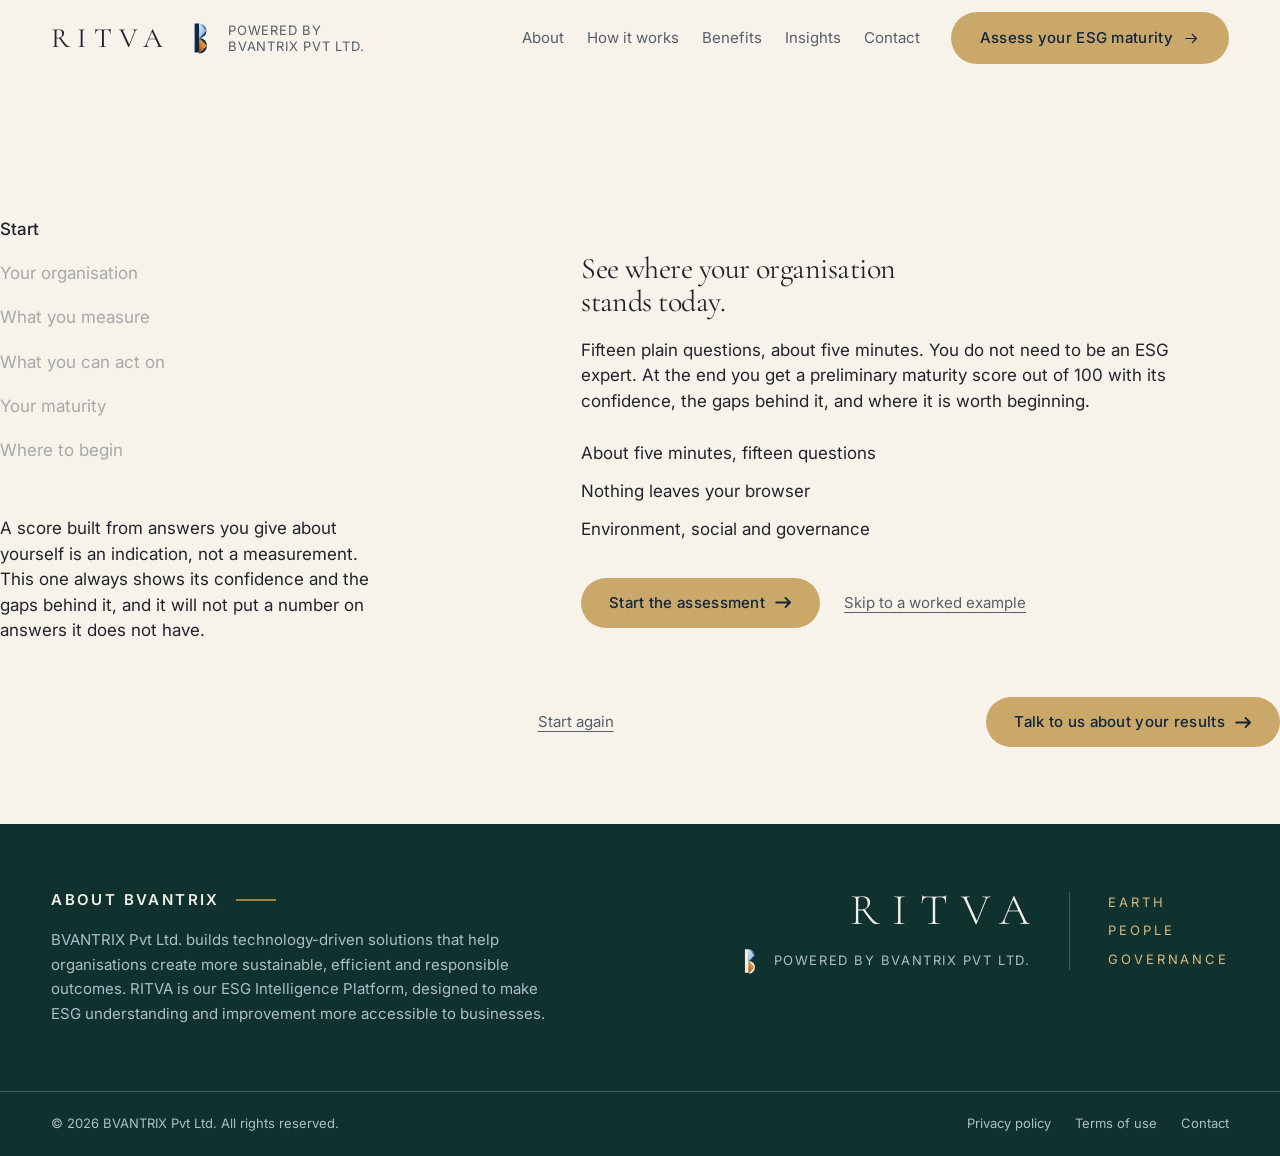
==== assessment.html @ ad2295a9 "Bring the ESG assessment back, dressed in RITVA It went into the archive when RITVA took the root. T" ====
<!doctype html>
<html lang="en">
<head>
<meta charset="utf-8">
<meta name="viewport" content="width=device-width, initial-scale=1, viewport-fit=cover">

<title>Assess your ESG maturity, RITVA</title>
<meta name="description" content="A structured ESG maturity assessment. Answer a set of plain questions covering environment, social and governance, and see where your organisation stands today.">
<link rel="canonical" href="https://bvantrix.com/assessment.html">
<meta name="robots" content="index, follow">

<meta property="og:type" content="website">
<meta property="og:title" content="Assess your ESG maturity, RITVA">
<meta property="og:description" content="Answer a set of plain questions covering environment, social and governance, and see where your organisation stands today.">
<meta property="og:url" content="https://bvantrix.com/assessment.html">
<meta name="twitter:card" content="summary_large_image">

<meta name="theme-color" content="#0E2A47">
<link rel="icon" href="assets/vectors/favicon.svg" type="image/svg+xml">

<link rel="preconnect" href="https://fonts.googleapis.com">
<link rel="preconnect" href="https://fonts.gstatic.com" crossorigin>
<link href="https://fonts.googleapis.com/css2?family=Cormorant+Garamond:wght@300;400;500&family=Inter:wght@400;500;600&display=swap" rel="stylesheet">

<link rel="stylesheet" href="css/ritva.css?v=2.6">
<link rel="stylesheet" href="css/esg-demo.css?v=3.2">
</head>
<body class="assess">

<a class="skip" href="#demo">Skip to the assessment</a>

<svg class="defs" aria-hidden="true" focusable="false">
  <defs>
    <linearGradient id="bvxB" x1="18%" y1="2%" x2="86%" y2="78%">
      <stop offset="0%" stop-color="#9CC6EC"/><stop offset="38%" stop-color="#4F8FC8"/><stop offset="100%" stop-color="#0E2A47"/>
    </linearGradient>
    <linearGradient id="bvxF" x1="0%" y1="0%" x2="100%" y2="100%">
      <stop offset="0%" stop-color="#EAF3FB"/><stop offset="100%" stop-color="#7FAFDA"/>
    </linearGradient>
    <linearGradient id="bvxA" x1="4%" y1="96%" x2="84%" y2="10%">
      <stop offset="0%" stop-color="#9A4C08"/><stop offset="42%" stop-color="#D4812C"/><stop offset="100%" stop-color="#F0B46B"/>
    </linearGradient>
    <symbol id="bvxMark" viewBox="0 0 96 124">
      <path d="M14 6 H32 V118 H14 Z" fill="currentColor"/>
      <path d="M32 6 A28 28 0 0 1 32 62 Z" fill="url(#bvxB)"/>
      <path d="M32 6 L60 34 L32 62 Z" fill="url(#bvxF)" opacity=".92"/>
      <path d="M32 62 A30 30 0 0 1 32 122 Z" fill="currentColor"/>
      <path d="M32 62 L62 92 L32 122 Z" fill="url(#bvxA)"/>
    </symbol>
    <symbol id="arw" viewBox="0 0 24 24">
      <path d="M4 12h15M13 6l6 6-6 6" fill="none" stroke="currentColor" stroke-width="1.6"
            stroke-linecap="round" stroke-linejoin="round"/>
    </symbol>
  </defs>
</svg>

<!-- ══ Header ═════════════════════════════════════════════════════════ -->
<header class="bar">
  <a class="brand" href="index.html#top" aria-label="RITVA, home">
    <span class="brand-name">RITVA</span>
    <span class="brand-by">
      <svg class="bvx" viewBox="0 0 96 124" aria-hidden="true"><use href="#bvxMark"/></svg>
      <span>Powered by<br>BVANTRIX Pvt Ltd.</span>
    </span>
  </a>

  <nav class="bar-nav" aria-label="Primary">
    <a href="index.html#about">About</a>
    <a href="index.html#how">How it works</a>
    <a href="index.html#benefits">Benefits</a>
    <a href="index.html#insights">Insights</a>
    <a href="index.html#contact">Contact</a>
  </nav>

  <a class="btn btn--gold bar-cta" href="assessment.html" aria-current="page">
    Assess your ESG maturity <svg class="arw" viewBox="0 0 24 24" aria-hidden="true"><use href="#arw"/></svg>
  </a>
  <button class="menu" id="menuBtn" aria-expanded="false" aria-controls="drawer">Menu</button>
</header>

<div class="drawer" id="drawer" hidden>
  <a href="index.html#about">About</a>
  <a href="index.html#how">How it works</a>
  <a href="index.html#benefits">Benefits</a>
  <a href="index.html#insights">Insights</a>
  <a href="index.html#contact">Contact</a>
  <a class="drawer-cta" href="assessment.html" aria-current="page">Assess your ESG maturity</a>
</div>

<main class="demo" id="demo" tabindex="-1">
  <div class="sheet demo-in">

    <aside class="demo-aside">
      <ol class="demo-rail" id="demoRail"></ol>
      <div class="demo-prog" aria-hidden="true"><span id="demoBar"></span></div>
      <p class="demo-note">
        A score built from answers you give about yourself is an indication,
        not a measurement. This one always shows its confidence and the gaps
        behind it, and it will not put a number on answers it does not have.
      </p>
    </aside>

    <section class="demo-stage" id="demoStage" aria-live="polite">
      <div class="screen">
        <h1 class="h2">See where your organisation<br>stands today.</h1>
        <p class="body">Fifteen plain questions, about five minutes. You do not need to
          be an ESG expert. At the end you get a preliminary maturity score out of 100
          with its confidence, the gaps behind it, and where it is worth beginning.</p>
        <ul class="facts">
          <li>About five minutes, fifteen questions</li>
          <li>Nothing leaves your browser</li>
          <li>Environment, social and governance</li>
        </ul>
        <div class="actions">
          <a class="act" href="#demo">Start the assessment</a>
        </div>
      </div>
    </section>
  </div>

  <div class="sheet">
    <div class="demo-foot" id="demoFoot"></div>
  </div>

  <noscript>
    <div class="sheet">
      <p class="body">The assessment needs JavaScript. Everything it does runs in your
        own browser, and nothing is sent anywhere. If you would rather talk it through,
        <a href="index.html#contact">send us an enquiry</a>.</p>
    </div>
  </noscript>
</main>

<!-- ══ Footer ═════════════════════════════════════════════════════════ -->
<footer class="foot">
  <div class="foot-main">
    <div class="foot-about">
      <h2>About BVANTRIX <span class="rule" aria-hidden="true"></span></h2>
      <p>BVANTRIX Pvt Ltd. builds technology-driven solutions that help organisations
        create more sustainable, efficient and responsible outcomes. RITVA is our ESG
        Intelligence Platform, designed to make ESG understanding and improvement more
        accessible to businesses.</p>
    </div>

    <div class="foot-brand">
      <div>
        <p class="wordmark wordmark--foot">RITVA</p>
        <p class="foot-by">
          <svg class="bvx" viewBox="0 0 96 124" aria-hidden="true"><use href="#bvxMark"/></svg>
          <span>Powered by BVANTRIX Pvt Ltd.</span>
        </p>
      </div>
      <p class="foot-dims"><span>Earth</span><span>People</span><span>Governance</span></p>
    </div>
  </div>

  <div class="foot-strip">
    <p>&copy; 2026 BVANTRIX Pvt Ltd. All rights reserved.</p>
    <nav aria-label="Legal">
      <a href="index.html#contact">Privacy policy</a>
      <a href="index.html#contact">Terms of use</a>
      <a href="index.html#contact">Contact</a>
    </nav>
  </div>
</footer>

<script src="js/ritva.js?v=2.0"></script>
<script src="js/esg-demo-data.js?v=1.1"></script>
<script src="js/esg-demo.js?v=3.0"></script>
</body>
</html>
---- css/ritva.css ----
/* ===========================================================================
   RITVA, an ESG Intelligence Platform powered by BVANTRIX Pvt Ltd.
   Palette, type and layout follow the approved implementation brief:
   deep navy, warm ivory, champagne gold, soft stone, dark charcoal;
   an editorial serif for headlines over a clean sans for everything else.
   =========================================================================== */

:root {
  /* paper and ink */
  --ivory:    #F7F3EB;   /* primary background */
  --stone:    #EDE6D9;   /* secondary background */
  --charcoal: #20242A;   /* body text */
  --muted:    #565E68;   /* secondary text, 7.0:1 on ivory */

  /* the dark fields */
  --navy:     #0E2A47;
  --navy-2:   #16385C;
  --teal:     #10322F;
  --on-navy:  #F2EEE6;
  --on-navy-2:#AEBDCC;   /* 7.3:1 on navy */

  /* the one highlight */
  /* three weights of one champagne note, each for a different job:
     --gold      ink and rules on paper (3.2:1 at display size)
     --gold-fill the lighter champagne a button is filled with
     --gold-text the darkened note small labels are set in (5.1:1 on stone) */
  --gold:      #A9813F;
  --gold-fill: #C9A86A;
  --gold-deep: #B8954F;   /* the fill, pressed */
  --gold-text: #7E5A20;
  --gold-lit: #D9B87C;   /* the same note, for use on navy */
  --gold-ink: #11253D;   /* deep navy on the champagne fill: 6.9:1, and far softer than near-black */
  --rule:     #D7CEBE;
  --rule-navy:rgba(242,238,230,.22);

  /* two faces, no more */
  --display: "Cormorant Garamond", Georgia, "Times New Roman", serif;
  --text:    "Inter", -apple-system, BlinkMacSystemFont, system-ui, sans-serif;

  /* a small type scale */
  --t-micro: 0.8125rem;                                    /* 13 */
  --t-small: 0.9375rem;                                    /* 15 */
  --t-body:  clamp(1rem, 0.95rem + 0.2vw, 1.0625rem);      /* 16-17 */
  --t-lead:  clamp(1.125rem, 1rem + 0.45vw, 1.3125rem);    /* 18-21 */
  --t-h3:    clamp(1.25rem, 1.05rem + 0.6vw, 1.5rem);      /* 20-24 */
  --t-head:  clamp(2rem, 1.25rem + 2.9vw, 3.5rem);         /* 32-56 */
  --t-disp:  clamp(2.125rem, 1.4rem + 2.2vw, 3rem);        /* 34-48 */

  /* the frame */
  --bar-h:  76px;
  --page:   1320px;
  --margin: clamp(20px, 4vw, 64px);
  --gutter: clamp(28px, 4vw, 72px);
  --gap:    clamp(64px, 7vw, 120px);
}

*, *::before, *::after { box-sizing: border-box; }

html { scroll-behavior: smooth; scroll-padding-top: calc(var(--bar-h) + 16px); }
@media (prefers-reduced-motion: reduce) { html { scroll-behavior: auto; } }

body {
  margin: 0;
  background: var(--ivory);
  color: var(--charcoal);
  font-family: var(--text);
  font-size: var(--t-body);
  line-height: 1.6;
  -webkit-font-smoothing: antialiased;
  text-rendering: optimizeLegibility;
}

img, svg { max-width: 100%; }
img { display: block; height: auto; }
[hidden] { display: none !important; }

h1, h2, h3, p, ul, ol, figure { margin: 0; }
ul, ol { list-style: none; padding: 0; }
a { color: inherit; }

.skip {
  position: absolute; left: -9999px; top: 0; z-index: 100;
  background: var(--navy); color: var(--on-navy);
  padding: 12px 18px; font-size: var(--t-small);
}
.skip:focus { left: 8px; top: 8px; }

:focus-visible { outline: 2px solid var(--gold); outline-offset: 3px; }

/* ── the frame ───────────────────────────────────────────────────────── */

.page, .bar, .band > *, .foot-main, .foot-strip, .close-cta, .hero-inner {
  width: 100%; max-width: var(--page);
  margin-inline: auto;
  padding-inline: var(--margin);
}
.page { padding-block: var(--gap); }
.page + .page { padding-top: 0; }
.page--stone { background: var(--stone); max-width: none; }
.page--stone > * { max-width: var(--page); margin-inline: auto; }
.page--stone { padding-block: var(--gap); }
.page + .page--stone, .page--stone + .page { padding-top: var(--gap); }

/* ── type ────────────────────────────────────────────────────────────── */

.display {
  font-family: var(--display);
  font-weight: 400;
  font-size: var(--t-disp);
  line-height: 1.05;
  letter-spacing: -0.012em;
}
.head {
  font-family: var(--display);
  font-weight: 400;
  font-size: var(--t-head);
  line-height: 1.08;
  letter-spacing: -0.01em;
}
.kicker {  /* taste-skill-ignore: section labels the approved design uses */
  font-size: var(--t-micro);
  font-weight: 600;
  letter-spacing: 0.18em;
  text-transform: uppercase;
  color: var(--gold-text);
  margin-bottom: 18px;
}
.eyebrow {  /* taste-skill-ignore: the brief's label under the headline */
  font-size: var(--t-micro);
  font-weight: 600;
  letter-spacing: 0.22em;
  text-transform: uppercase;
  color: var(--muted);
}
.prose { max-width: 46ch; color: var(--charcoal); }   /* the brief sets body text in charcoal */
.prose p + p { margin-top: 1em; }
.prose-note {
  margin-top: 1.4em;
  font-family: var(--display);
  font-size: var(--t-lead);
  color: var(--charcoal);
}
.prose-lead { margin-top: 24px; max-width: 46ch; color: var(--charcoal); }

/* the wordmark is the identity: no emblem, letter-spacing does the work */
.wordmark {
  font-family: var(--display);
  font-weight: 300;
  letter-spacing: 0.3em;
  /* letter-spacing adds its space AFTER the last letter, so it is the right
     edge that needs correcting, not the left. A text-indent here pushed the
     whole word 26px off the margin every other line in the hero sits on. */
  margin-right: -0.3em;
  line-height: 1;
}

/* ── buttons ─────────────────────────────────────────────────────────── */

.btn {
  display: inline-flex; align-items: center; justify-content: center;
  gap: 10px;
  min-height: 50px;
  padding: 13px 28px;
  border-radius: 999px;
  font-family: var(--text);
  font-size: var(--t-small); font-weight: 500;
  letter-spacing: 0.02em;
  text-decoration: none;
  border: 1px solid transparent;  /* taste-skill-ignore: a rule the approved reference design draws */
  cursor: pointer;
  transition: background-color .2s ease, color .2s ease, border-color .2s ease;
}
.btn--gold { background: var(--gold-fill); color: var(--gold-ink); }
.btn--gold:hover { background: var(--gold-deep); }
.btn--quiet { background: transparent; color: var(--charcoal); border-color: var(--rule); }
.btn--quiet:hover { border-color: var(--gold); color: var(--gold-text); }

/* ── header ──────────────────────────────────────────────────────────── */

.bar {
  position: sticky; top: 0; z-index: 50;
  display: flex; align-items: center; gap: clamp(16px, 2.4vw, 40px);
  min-height: var(--bar-h);
  background: rgba(247, 243, 235, .92);
  backdrop-filter: saturate(140%) blur(8px);
  border-bottom: 1px solid var(--rule);  /* taste-skill-ignore: a rule the approved reference design draws */
}
.brand {
  display: flex; align-items: center; gap: 14px;
  margin-right: auto;
  text-decoration: none;
  min-height: 24px;
}
.brand-name {
  font-family: var(--display);
  font-size: clamp(1.375rem, 1.1rem + 0.9vw, 1.75rem);
  font-weight: 400;
  letter-spacing: 0.26em; margin-right: -0.26em;
  line-height: 1;
}
.brand-by {
  display: flex; align-items: center; gap: 12px;
  padding-left: 14px;
  border-left: 1px solid var(--rule);  /* taste-skill-ignore: a rule the approved reference design draws */
  font-size: 0.8125rem; line-height: 1.25;      /* 13px: this is read, not decoration */
  letter-spacing: 0.06em; text-transform: uppercase;
  color: var(--muted);
}
.brand-by .bvx {
  /* sized by height so it stands level with the two lines of the label
     rather than sitting in them as a speck: it was 13px wide, 0.6 the
     height of the RITVA wordmark beside it */
  height: 32px; width: auto;
  color: var(--navy); flex: none;
}

.bar-nav { display: flex; gap: clamp(14px, 1.8vw, 30px); }
.bar-nav a {
  position: relative;
  display: inline-flex; align-items: center; min-height: 24px;
  font-size: var(--t-small); color: var(--muted);
  text-decoration: none;
}
.bar-nav a:hover { color: var(--charcoal); }
.bar-nav a::after {
  content: ""; position: absolute; left: 0; right: 0; bottom: -3px; height: 1.5px;
  background: var(--gold); transform: scaleX(0); transform-origin: right;
  transition: transform .3s cubic-bezier(.16,.84,.3,1);
}
.bar-nav a:hover::after, .bar-nav a:focus-visible::after { transform: scaleX(1); transform-origin: left; }

.menu {
  display: none;
  background: none; border: 0; padding: 6px 0;
  font-family: var(--text); font-size: var(--t-small); color: var(--charcoal);
  min-height: 24px; cursor: pointer;
}

.drawer {
  position: sticky; top: var(--bar-h); z-index: 49;
  background: var(--ivory);
  border-bottom: 1px solid var(--rule);  /* taste-skill-ignore: a rule the approved reference design draws */
  padding: 8px var(--margin) 22px;
  display: grid; gap: 2px;
}
.drawer a {
  display: flex; align-items: center; min-height: 44px;
  font-size: var(--t-body); color: var(--charcoal); text-decoration: none;
  border-bottom: 1px solid var(--rule);  /* taste-skill-ignore: a rule the approved reference design draws */
}
.drawer .drawer-cta {
  margin-top: 14px; border: 0;
  background: var(--gold-fill); color: var(--gold-ink);
  justify-content: center; font-weight: 500;
}

/* ── hero: the photograph bleeds in from the right and dissolves into the
   page, so the words sit on paper rather than on a panel edge ─────────── */

.hero { position: relative; isolation: isolate; overflow: hidden; }
.hero-media { position: absolute; inset: 0 0 0 auto; width: 62%; z-index: -1; }
.hero-media img { width: 100%; height: 100%; object-fit: cover; filter: saturate(.8) contrast(1.02); }
.hero-media::after {
  content: ""; position: absolute; inset: 0;
  /* opaque for the first stretch so the photograph's own edge never shows as
     a seam, then away to nothing */
  background:
    linear-gradient(90deg, var(--ivory) 0 16%, rgba(247,243,235,.9) 34%, rgba(247,243,235,0) 78%),  /* taste-skill-ignore: the scrim over the hero photograph, and the dotted step connector */
    linear-gradient(0deg, rgba(247,243,235,.5), rgba(247,243,235,0) 45%);  /* taste-skill-ignore: the scrim over the hero photograph, and the dotted step connector */
}
.hero-inner {
  position: relative;
  display: grid;
  grid-template-columns: minmax(0, 1fr) auto;
  align-items: start;
  padding-block: clamp(48px, 6vw, 92px) clamp(52px, 6vw, 96px);
  min-height: clamp(520px, 56vw, 660px);
}
.hero-words { grid-column: 1; max-width: 42ch; }
.hero .wordmark {
  font-size: clamp(2.75rem, 1.4rem + 5.4vw, 5.5rem);
  color: var(--gold); margin-bottom: 12px;
}
.hero .display { margin-bottom: 0; }
.hero .hero-words .rule { margin: 28px 0 20px; }
.hero .eyebrow { margin-bottom: 20px; }  /* taste-skill-ignore: the approved reference design uses this */
.hero-copy { color: var(--charcoal); max-width: 44ch; }
.hero-acts { display: flex; flex-wrap: wrap; align-items: center; gap: 18px 26px; margin-top: 36px; }

/* the dimensions, standing at the top right of the picture */
.hero-dims {
  grid-column: 2; align-self: start;
  display: grid; gap: 10px; justify-items: start;
  padding-top: clamp(40px, 5vw, 72px);
  font-size: var(--t-small); font-weight: 600;
  letter-spacing: 0.26em; text-transform: uppercase;
  color: var(--charcoal);
}
.hero-dims .rule { margin-top: 8px; }
.hero-foot {
  grid-column: 2; align-self: end;
  text-align: right;
  font-size: var(--t-micro); line-height: 1.7;
  letter-spacing: 0.22em; text-transform: uppercase;
  color: var(--charcoal);   /* it sits over the photograph: 3.1:1 as muted grey */
}

/* ── the three dimensions, on a navy band ────────────────────────────── */

.band { background: var(--navy); color: var(--on-navy); }
.dims {
  display: grid; grid-template-columns: repeat(3, minmax(0, 1fr));
  gap: clamp(24px, 3vw, 56px);
  padding-block: clamp(36px, 4vw, 56px);
}
.dims li { display: flex; align-items: center; gap: 22px; }
.dims li + li { border-left: 1px solid var(--rule-navy); padding-left: clamp(24px, 3vw, 56px); }  /* taste-skill-ignore: a rule the approved reference design draws */
.dim-icon { flex: none; color: var(--gold-lit); }
.dim-icon svg { width: 72px; height: 72px; display: block; }
.dims h2 {
  font-family: var(--text);
  font-size: var(--t-small); font-weight: 600;
  letter-spacing: 0.2em; text-transform: uppercase;
  margin-bottom: 7px;
}
.dims p { color: var(--on-navy-2); font-size: var(--t-small); line-height: 1.5; }

/* ── a section's head, beside its prose ──────────────────────────────── */

.split {
  display: grid;
  grid-template-columns: minmax(0, 1.05fr) minmax(0, 1fr);
  gap: var(--gutter);
  align-items: start;
}
.split--form { align-items: start; }
/* a head that must hold its own line, with no prose column beside it */
.split--wide { grid-template-columns: 1fr; }

/* ── how it works, four steps ────────────────────────────────────────── */

.steps {
  margin-top: clamp(44px, 5vw, 72px);
  display: grid; grid-template-columns: repeat(4, minmax(0, 1fr));
  gap: clamp(20px, 2.4vw, 36px);
}
.steps li { position: relative; padding-top: 30px; border-top: 1px solid var(--rule); }  /* taste-skill-ignore: a rule the approved reference design draws */
.steps li::before {
  content: ""; position: absolute; top: -4px; left: 0;
  width: 7px; height: 7px; border-radius: 50%; background: var(--gold);
}
.step-n {
  display: block;
  font-family: var(--display); font-size: 1.5rem; color: var(--gold);
  line-height: 1; margin-bottom: 12px;
}
.steps h3 {
  font-family: var(--text); font-size: var(--t-small); font-weight: 600;
  letter-spacing: 0.06em; text-transform: uppercase;
  margin-bottom: 10px;
}
.steps p { color: var(--charcoal); font-size: var(--t-small); line-height: 1.55; }
.steps-act { margin-top: clamp(36px, 4vw, 56px); }

/* ── why RITVA, five values ──────────────────────────────────────────── */

.values {
  margin-top: clamp(40px, 4.5vw, 64px);
  display: grid; grid-template-columns: repeat(5, minmax(0, 1fr));
  gap: clamp(18px, 2vw, 30px);
}
.values li { padding: 28px 24px; background: var(--stone); }
.values h3 {
  font-family: var(--text); font-size: var(--t-micro); font-weight: 600;
  letter-spacing: 0.16em; text-transform: uppercase; color: var(--gold-text);
  margin-bottom: 12px;
}
.values p { font-size: var(--t-small); line-height: 1.55; }

/* ── insights, five categories ───────────────────────────────────────── */

.cards {
  margin-top: clamp(40px, 4.5vw, 64px);
  display: grid; grid-template-columns: repeat(auto-fit, minmax(230px, 1fr));
  gap: clamp(18px, 2vw, 28px);
}
.cards li {
  background: var(--ivory);
  border: 1px solid var(--rule);  /* taste-skill-ignore: a rule the approved reference design draws */
  padding: 26px 24px 30px;
  transition: border-color .2s ease;
}
.cards li:hover { border-color: var(--gold); }
.card-cat {
  font-size: var(--t-micro); font-weight: 600;
  letter-spacing: 0.14em; text-transform: uppercase; color: var(--gold-text);
  margin-bottom: 14px;
}
.cards h3 { font-family: var(--display); font-size: var(--t-h3); font-weight: 400; line-height: 1.2; }

/* ── the enquiry form ────────────────────────────────────────────────── */

.fields { display: grid; gap: 20px; }
.fld { display: grid; gap: 7px; }
.fld label { font-size: var(--t-small); color: var(--muted); }
.fld input, .fld textarea {
  font: inherit; font-size: var(--t-body); color: var(--charcoal);
  background: transparent;
  border: 1px solid var(--rule);  /* taste-skill-ignore: a rule the approved reference design draws */
  padding: 12px 14px;
  min-height: 48px;
  width: 100%;
}
.fld textarea { resize: vertical; min-height: 110px; }
.fld input:focus, .fld textarea:focus { border-color: var(--gold); outline-offset: 1px; }
.fld input[aria-invalid="true"], .fld textarea[aria-invalid="true"] { border-color: #9B2C1E; }
.form-act { margin-top: 26px; }
.form-note { margin-top: 16px; font-size: var(--t-small); color: var(--muted); min-height: 1.5em; }
.form-note[data-ok="1"] { color: var(--charcoal); }

/* ── the closing call to action ──────────────────────────────────────── */

.close-cta {
  background: var(--navy);
  max-width: none;
  color: var(--on-navy);
  text-align: center;
  padding-block: clamp(72px, 8vw, 128px);
}
.close-cta .display { max-width: 24ch; margin-inline: auto; }
.close-cta > p { color: var(--on-navy-2); margin-top: 22px; }
.close-cta > p:last-child { margin-top: 34px; }

/* ── footer ──────────────────────────────────────────────────────────── */

.foot { background: var(--teal); color: var(--on-navy); }
.foot-main {
  display: grid; grid-template-columns: minmax(0, 1.2fr) minmax(0, 1fr);
  gap: var(--gutter);
  padding-block: clamp(48px, 5vw, 76px);
  align-items: start;
}
.foot-about h2 {
  font-family: var(--text); font-size: var(--t-small); font-weight: 600;
  letter-spacing: 0.16em; text-transform: uppercase;
  margin-bottom: 16px;
}
.foot-about p { color: var(--on-navy-2); font-size: var(--t-small); line-height: 1.65; max-width: 56ch; }
.foot-brand { justify-self: end; text-align: right; }
.wordmark--foot { font-size: clamp(1.75rem, 1.2rem + 2vw, 2.75rem); }
.foot-by {
  display: flex; align-items: center; justify-content: flex-end; gap: 12px;
  margin-top: 16px;
  font-size: 0.8125rem; letter-spacing: 0.12em; text-transform: uppercase;
  color: var(--on-navy-2);
}
.foot-by .bvx { height: 26px; width: auto; color: var(--on-navy); flex: none; }
.foot-dims {
  margin-top: 16px;
  font-size: var(--t-micro); letter-spacing: 0.22em; text-transform: uppercase;
  color: var(--gold-lit);
}

.foot-strip {
  border-top: 1px solid var(--rule-navy);  /* taste-skill-ignore: a rule the approved reference design draws */
  padding-block: 20px;
  display: flex; flex-wrap: wrap; gap: 14px 28px;
  align-items: center; justify-content: space-between;
  font-size: var(--t-micro); color: var(--on-navy-2);
}
.foot-strip nav { display: flex; flex-wrap: wrap; gap: 14px 24px; }
.foot-strip a {
  display: inline-flex; align-items: center; min-height: 24px;
  color: var(--on-navy-2); text-decoration: none;
}
.foot-strip a:hover { color: var(--on-navy); }

.foot-credit {
  max-width: var(--page); margin-inline: auto;
  padding: 0 var(--margin) 28px;
  font-size: var(--t-micro); line-height: 1.6; color: var(--on-navy-2);
  max-width: min(var(--page), 70ch);
}
.foot-credit a { color: var(--on-navy-2); text-decoration: underline; text-underline-offset: 2px; }

/* ── entrances, kept light as the brief asks ─────────────────────────── */

@media (prefers-reduced-motion: no-preference) {
  .rise { opacity: 0; transform: translateY(14px); }
  .rise.in { opacity: 1; transform: none; transition: opacity .6s ease, transform .6s cubic-bezier(.16,.84,.3,1); }
}

/* ── narrower ────────────────────────────────────────────────────────── */

@media (max-width: 1080px) {
  .values { grid-template-columns: repeat(3, minmax(0, 1fr)); }
  .steps { grid-template-columns: repeat(2, minmax(0, 1fr)); gap: 32px; }
}

@media (max-width: 920px) {
  .bar-nav, .bar-cta { display: none; }
  .menu { display: block; }
  .hero { grid-template-columns: 1fr; gap: 36px; }
  .hero-words { max-width: none; }
  .split { grid-template-columns: 1fr; gap: 28px; }
  .dims { grid-template-columns: 1fr; gap: 26px; }
  .dims li + li { border-left: 0; padding-left: 0; border-top: 1px solid var(--rule-navy); padding-top: 26px; }  /* taste-skill-ignore: a rule the approved reference design draws */
  .foot-main { grid-template-columns: 1fr; }
  .foot-brand { justify-self: start; text-align: left; }
  .foot-by { justify-content: flex-start; }
}

@media (max-width: 680px) {
  .values { grid-template-columns: 1fr; }
  .steps { grid-template-columns: 1fr; }
  .hero-acts .btn { width: 100%; }
  .foot-strip { flex-direction: column; align-items: flex-start; }
}

@media (max-width: 560px) {
  /* the wordmark shrinks here, so the mark follows it and keeps the same
     ratio it holds on a desktop */
  .brand-by .bvx { height: 26px; }
}

@media (max-width: 420px) {
  /* the smallest phones lose the words, never the mark: the BVANTRIX
     attribution stays visible everywhere the wordmark appears */
  .brand-by span { display: none; }
  .brand-by { padding-left: 12px; }
}

/* ===========================================================================
   Components the reference design calls for
   =========================================================================== */

.defs { position: absolute; width: 0; height: 0; overflow: hidden; }

/* the short gold rule that sits under a headline */
.rule {
  display: block; width: 58px; height: 2px;
  background: var(--gold); border: 0;
}
.head + .rule { margin-top: 24px; }

/* arrow inside a button */
.arw { width: 17px; height: 17px; flex: none; }

.btn--navy { background: var(--navy); color: var(--on-navy); }
.btn--navy:hover { background: var(--navy-2); }

/* the secondary action: a ringed arrow beside its words */
.btn-ring {
  display: inline-flex; align-items: center; gap: 14px;
  min-height: 50px;
  font-size: var(--t-small); font-weight: 500;
  color: var(--charcoal); text-decoration: none;
}
.btn-ring .ring {
  display: grid; place-items: center;
  width: 46px; height: 46px; border-radius: 50%;
  border: 1px solid var(--rule); color: var(--gold-text);  /* taste-skill-ignore: a rule the approved reference design draws */
  transition: border-color .2s ease, background-color .2s ease;
}
.btn-ring .ring svg { width: 18px; height: 18px; }
.btn-ring:hover .ring { border-color: var(--gold); background: rgba(169,129,63,.08); }

/* ── how it works: four stops on one line ────────────────────────────── */

.turn {
  display: grid; grid-template-columns: minmax(0, 0.84fr) minmax(0, 1.16fr);
  gap: var(--gutter); align-items: start;
}
.turn-words p { color: var(--charcoal); max-width: 42ch; }
.turn-words .rule { margin-bottom: 26px; }
.turn-act { margin-top: 32px; }

.track {
  display: grid; grid-template-columns: repeat(4, minmax(0, 1fr));
  gap: clamp(14px, 1.6vw, 26px);
  text-align: center;
}
.track li { position: relative; display: grid; justify-items: center; }
/* the dotted line that joins one stop to the next */
.track li + li::before {
  content: ""; position: absolute; top: 36px; right: calc(50% + 40px);
  left: calc(-50% + 40px); height: 1px;  /* taste-skill-ignore: the approved reference design uses this */
  background-image: linear-gradient(90deg, var(--gold) 0 4px, transparent 4px 10px);  /* taste-skill-ignore: the scrim over the hero photograph, and the dotted step connector */
  background-size: 10px 1px;
}
.track-ico {
  display: grid; place-items: center;
  width: 72px; height: 72px; border-radius: 50%;
  background: var(--ivory); color: var(--navy);
  box-shadow: 0 1px 0 var(--rule) inset, 0 0 0 1px var(--rule) inset;  /* taste-skill-ignore: the interface panel the reference design shows */
}
.track-ico svg { width: 34px; height: 34px; }
.track-n {
  display: block; margin-top: 18px;
  font-family: var(--display); font-size: 1.375rem; color: var(--gold-text);
  line-height: 1;
}
.track h3 {
  margin-top: 8px;
  font-family: var(--text); font-size: var(--t-body); font-weight: 600;
  line-height: 1.3;
}
.track p { margin-top: 10px; font-size: var(--t-small); line-height: 1.55; color: var(--charcoal); }

/* ── one platform: a checklist beside an interface illustration ──────── */

.platform {
  display: grid; grid-template-columns: minmax(0, 0.78fr) minmax(0, 1.22fr);
  gap: var(--gutter); align-items: center;
}
.platform-words .kicker { line-height: 1.7; }  /* taste-skill-ignore: the approved reference design uses this */
.platform-words .rule { margin-bottom: 30px; }

.ticks { display: grid; gap: 18px; }
.ticks li { display: flex; align-items: flex-start; gap: 14px; font-size: var(--t-small); line-height: 1.5; }
.ticks b { font-weight: 600; }
.tick {
  display: grid; place-items: center; flex: none;
  width: 26px; height: 26px; border-radius: 50%;
  background: var(--gold-fill); color: var(--gold-ink);
}
.tick svg { width: 15px; height: 15px; }

.panel {
  margin: 0; background: var(--ivory);
  box-shadow: 0 0 0 1px var(--rule), 0 18px 40px -28px rgba(32,36,42,.45);  /* taste-skill-ignore: the interface panel the reference design shows */
}
.panel-top {
  display: flex; align-items: center; justify-content: space-between;
  padding: 16px 20px; border-bottom: 1px solid var(--rule);  /* taste-skill-ignore: a rule the approved reference design draws */
}
.panel-brand {
  font-family: var(--display); font-size: 1.0625rem;
  letter-spacing: 0.24em; margin-right: -0.24em;
}
.panel-dot { width: 20px; height: 20px; border-radius: 50%; background: var(--stone); }
.panel-body { display: grid; grid-template-columns: 150px minmax(0, 1fr); }
.panel-rail {
  display: grid; align-content: start; gap: 4px;
  padding: 18px 14px; border-right: 1px solid var(--rule);  /* taste-skill-ignore: a rule the approved reference design draws */
  font-size: var(--t-micro); color: var(--muted);
}
.panel-rail span { padding: 8px 10px; }
.panel-rail .on { background: var(--stone); color: var(--charcoal); font-weight: 500; }
.panel-main { padding: 18px; display: grid; gap: 14px; }
.panel-card { background: var(--stone); padding: 16px 18px; }
.panel-h { font-size: var(--t-micro); font-weight: 600; color: var(--charcoal); margin-bottom: 14px; }
.panel-legend { display: grid; gap: 9px; font-size: var(--t-micro); color: var(--muted); }
.panel-legend li { display: flex; align-items: center; gap: 10px; }
.panel-legend i { width: 9px; height: 9px; border-radius: 50%; flex: none; }
.panel-bars { display: grid; gap: 11px; }
.panel-bars li { height: 7px; background: var(--ivory); }
.panel-bars span { display: block; height: 100%; background: var(--gold); }
.panel figcaption {
  padding: 14px 20px 18px;
  font-size: var(--t-micro); line-height: 1.55; color: var(--muted);
  border-top: 1px solid var(--rule);  /* taste-skill-ignore: a rule the approved reference design draws */
}

/* ── industries ──────────────────────────────────────────────────────── */

.inds {
  margin-top: clamp(36px, 4vw, 56px);
  display: grid; grid-template-columns: repeat(4, minmax(0, 1fr));
  gap: clamp(12px, 1.4vw, 20px);
}
.inds li {
  display: flex; align-items: center; gap: 14px;
  padding: 20px 20px; background: var(--ivory);
  font-size: var(--t-small); font-weight: 500; line-height: 1.3;
}
.inds li span { display: grid; place-items: center; flex: none; color: var(--gold-text); }
.inds li svg { width: 24px; height: 24px; }

/* ── footer, with the dimensions standing beside the wordmark ────────── */

.foot-about h2 { display: flex; align-items: center; gap: 16px; }
.foot-about h2 .rule { width: 40px; }
.foot-brand {
  display: flex; align-items: center; justify-content: flex-end;
  gap: clamp(24px, 3vw, 48px);
  text-align: right;
}
.foot-brand > div { text-align: right; }
.foot-dims {
  display: grid; gap: 8px; justify-items: start; text-align: left;
  padding-left: clamp(24px, 3vw, 48px);
  border-left: 1px solid var(--rule-navy);  /* taste-skill-ignore: a rule the approved reference design draws */
  margin-top: 0;
  font-size: var(--t-micro); letter-spacing: 0.22em; text-transform: uppercase;
  color: var(--gold-lit);
}

/* ── narrower ────────────────────────────────────────────────────────── */

@media (max-width: 1080px) {
  .turn { grid-template-columns: 1fr; }
  .platform { grid-template-columns: 1fr; }
  .inds { grid-template-columns: repeat(3, minmax(0, 1fr)); }
}

@media (max-width: 920px) {
  .hero-media { width: 100%; opacity: .5; }
  .hero-media::after {
    background: linear-gradient(180deg, rgba(247,243,235,.86) 0%, rgba(247,243,235,.95) 55%, var(--ivory) 100%);  /* taste-skill-ignore: the scrim over the hero photograph, and the dotted step connector */
  }
  .hero-inner { grid-template-columns: 1fr; min-height: 0; }
  .hero-words { max-width: none; }
  .hero-dims {
    grid-column: 1; grid-auto-flow: column; justify-content: start;
    gap: 18px; padding-top: 34px;
  }
  .hero-dims .rule { display: none; }
  .hero-foot { display: none; }
  .track { grid-template-columns: repeat(2, minmax(0, 1fr)); gap: 32px 20px; }
  .track li + li::before { display: none; }
  .panel-body { grid-template-columns: 1fr; }
  .panel-rail { border-right: 0; border-bottom: 1px solid var(--rule); grid-auto-flow: column; overflow-x: auto; }  /* taste-skill-ignore: a rule the approved reference design draws */
  .foot-brand { justify-content: flex-start; text-align: left; }
  .foot-brand > div { text-align: left; }
}

@media (max-width: 680px) {
  .inds { grid-template-columns: repeat(2, minmax(0, 1fr)); }
  .track { grid-template-columns: 1fr; }
  .hero-dims { grid-auto-flow: row; gap: 8px; }
  .foot-brand { flex-direction: column; align-items: flex-start; gap: 22px; }
  .foot-dims { border-left: 0; padding-left: 0; grid-auto-flow: column; gap: 16px; }
}

@media (max-width: 430px) {
  .inds { grid-template-columns: 1fr; }
}
---- css/esg-demo.css ----
/* ===========================================================================
   The ESG maturity assessment, dressed in RITVA.

   The engine in js/esg-demo.js is design agnostic: it emits class names and
   reads its questions from js/esg-demo-data.js. What changed here is only the
   clothing. The block below maps the names the engine's stylesheet was
   written against onto RITVA's palette, so one vocabulary drives both the
   marketing page and the tool.
   =========================================================================== */

.assess {
  --bg:          var(--ivory);
  --surface:     var(--stone);
  --ink:         var(--charcoal);
  --ink-2:       var(--muted);
  --ink-3:       var(--muted);
  --rule:        var(--rule);
  --accent:      var(--gold);
  --accent-dk:   var(--gold-lit);
  --accent-ink:  var(--gold-ink);
  --field:       var(--navy);
  --field-2:     var(--teal);
  --field-ink:   var(--on-navy);
  --field-ink-2: var(--on-navy-2);
  --axis:        38%;
}

/* ==========================================================================
   The ESG maturity assessment.
   Everything here is the demo's own; the page's tokens, frame, fields and
   booking panel come from style.css. Written against the report palette,
   not the white one the demo was first built in.
   ========================================================================== */

.demo-page { background: var(--surface); }

/* the bar has no dark hero to sit over here */
.demo-page .bar { background: var(--surface); }

.demo { padding: 132px 0 clamp(52px, 6vw, 92px); }

.demo-in {
  display: grid;
  grid-template-columns: var(--axis) minmax(0, 1fr);
  gap: var(--gutter);
  align-items: start;
}

/* ── the rail ─────────────────────────────────────────────────────────── */
.demo-aside { position: sticky; top: 108px; }
.demo-rail { list-style: none; margin: 0; padding: 0; display: grid; gap: 1px; }
.demo-rail li {
  display: flex; align-items: baseline; gap: 12px;
  padding: 8px 0;
  font-size: var(--t-body);
  color: var(--ink-3, var(--ink-2));
  opacity: .5;
  transition: opacity .25s ease;
}
.rail-n { font-size: 0.8125rem; font-variant-numeric: tabular-nums; }
.demo-rail .is-done { opacity: .78; }
.demo-rail .is-done .rail-n { color: var(--accent); }
.demo-rail .is-here { opacity: 1; color: var(--ink); font-weight: 500; }
.demo-rail .is-here .rail-n { color: var(--accent); }

.demo-prog { margin-top: 18px; height: 2px; background: var(--rule); }
.demo-prog span {
  display: block; height: 100%; width: 0;
  background: var(--accent);
  transition: width .5s cubic-bezier(.16,.84,.3,1);
}
.demo-note {
  margin: 24px 0 0;
  font-size: var(--t-body); line-height: 1.5;
  color: var(--ink); max-width: 34ch;
}

/* ── the stage ────────────────────────────────────────────────────────── */
.demo-stage {
  background: var(--bg);
  padding: clamp(28px, 3.4vw, 56px);
  min-height: 460px;
}
.demo-foot {
  display: flex; align-items: center; gap: 24px;
  margin-top: 26px;
  padding-left: calc(var(--axis) + var(--gutter));
}
.demo-foot .act { margin-left: auto; }

/* the engine's own primitives */
.screen .h2 {
  font-family: var(--display); font-weight: 400;
  font-size: clamp(1.5rem, 1.1rem + 1.1vw, 1.875rem);
  line-height: 1.1;
  letter-spacing: -0.018em; margin: 0;
}
.screen .body {
  margin: 20px 0 0; max-width: 54ch;
  font-size: var(--t-body); line-height: 1.5; color: var(--ink);
}
.screen .body em { font-style: italic; }
.sub {
  margin: clamp(30px, 3.4vw, 46px) 0 14px;
  font-family: var(--display); font-weight: 400;
  font-size: var(--t-lead); line-height: 1.1; letter-spacing: -0.015em;
  color: var(--ink);
}
.sub-n { font-family: var(--text); font-size: var(--t-small); color: var(--ink-2); margin-left: 10px; }

/* The engine emits .act and .btn. RITVA's stylesheet already owns .btn, and
   this file loads after it, so redeclaring .btn here quietly beat the site's
   own rules: it is what un-hid the header's call to action on a phone and
   repainted its hover in the old orange. These rules are scoped to the
   assessment's own buttons and inherit the site's pill shape and palette. */
.demo .act, .demo-foot .act, .demo .btn {
  display: inline-flex; align-items: center; justify-content: center; gap: 10px;
  min-height: 50px;
  background: var(--gold-fill); color: var(--gold-ink);
  font-family: var(--text); font-size: var(--t-small); font-weight: 500;
  letter-spacing: 0.02em;
  padding: 13px 28px; border: 0; border-radius: 999px;
  text-decoration: none; cursor: pointer;
  transition: background .18s ease;
}
.demo .act:hover, .demo-foot .act:hover, .demo .btn:hover { background: var(--gold-deep); }
.demo .btn[disabled] { opacity: .5; pointer-events: none; }
.demo .btn--ghost {
  background: none; color: var(--charcoal);
  padding: 13px 22px; border: 1px solid var(--rule);
}
.demo .btn--ghost:hover { background: none; color: var(--gold-text); border-color: var(--gold); }

.facts { list-style: none; margin: 26px 0 0; padding: 0; display: grid; gap: 11px; }
.facts li { display: flex; align-items: center; gap: 11px; font-size: var(--t-body); color: var(--ink); }
.facts .mi { font-size: 19px; color: var(--accent); }

.actions { display: flex; align-items: center; gap: 24px; margin-top: 34px; flex-wrap: wrap; }

/* ── context ──────────────────────────────────────────────────────────── */
.profile { display: grid; gap: 26px; margin-top: 30px; }
.profile-l { margin: 0 0 10px; font-size: var(--t-small); color: var(--ink-2); }
.chips { display: flex; flex-wrap: wrap; gap: 6px; }
.chip {
  font: inherit; font-size: var(--t-small); cursor: pointer;
  background: var(--surface); border: 0; color: var(--ink);
  padding: 10px 15px;
  transition: background .16s ease, color .16s ease;
}
.chip:hover { background: var(--field); color: var(--field-ink); }
.chip.is-on { background: var(--accent); color: var(--accent-ink); }

.carried {
  display: flex; align-items: center; gap: 9px;
  margin: 16px 0 0; font-size: var(--t-small); color: var(--field-2);
}
.carried .mi { font-size: 17px; }

/* ── the questions ────────────────────────────────────────────────────── */
.count { margin: 24px 0 0; font-size: var(--t-small); color: var(--ink-2); }

.q { border: 0; margin: 0; padding: 26px 0 24px; }
.q + .q { margin-top: 2px; }
.q { background: transparent; }
.q:nth-child(even) { background: color-mix(in srgb, var(--surface) 55%, transparent); padding-left: 18px; padding-right: 18px; margin-left: -18px; margin-right: -18px; }
.q-h {
  display: flex; gap: 12px; align-items: baseline; padding: 0; margin: 0;
  font-family: var(--display); font-weight: 400;
  font-size: var(--t-lead); line-height: 1.14; letter-spacing: -0.015em;
  color: var(--ink);
}
.q-n { flex: none; font-family: var(--text); font-size: var(--t-small); color: var(--accent); font-variant-numeric: tabular-nums; }
.q-help { margin: 8px 0 0 26px; font-size: var(--t-small); color: var(--ink-2); }
.q-fw { margin: 10px 0 0 26px; display: flex; flex-wrap: wrap; gap: 14px; }
.fw { font-size: 0.8125rem; color: var(--ink-2); }

.q-opts { margin: 16px 0 0 26px; display: grid; gap: 2px; }
.opt {
  display: flex; align-items: center; gap: 12px;
  padding: 11px 16px;
  background: var(--surface);
  font-size: var(--t-body); color: var(--ink);
  cursor: pointer;
  transition: background .16s ease, color .16s ease, padding-left .16s ease;
}
.opt input { position: absolute; opacity: 0; pointer-events: none; }
.opt-dot { display: none; }
.opt:hover { background: var(--field); color: var(--field-ink); padding-left: 22px; }
.opt:has(input:checked), .opt.is-on { background: var(--accent); color: var(--accent-ink); }
.opt:has(input:focus-visible) { outline: 2px solid var(--accent); outline-offset: 2px; }
.opt--unknown, .unsure { font-style: italic; }
.q.is-answered .q-n { color: var(--field-2); }

/* ── the result ───────────────────────────────────────────────────────── */
.result {
  display: grid; grid-template-columns: auto minmax(0, 1fr);
  gap: clamp(26px, 3vw, 48px); align-items: center;
  margin: 22px 0 6px;
}
.dial { position: relative; width: 136px; height: 136px; flex: none; }
.dial svg { width: 100%; height: 100%; }
.dial-v { animation: dialFill 1.1s cubic-bezier(.16,.84,.3,1) forwards; }
@keyframes dialFill { to { stroke-dashoffset: var(--to); } }
.dial-n { position: absolute; inset: 0; display: grid; place-content: center; justify-items: center; margin: 0; line-height: 1; }
.dial-n b { font-family: var(--display); font-size: 2.6rem; font-weight: 400; letter-spacing: -0.02em; }
.dial-n span { font-size: 0.8125rem; color: var(--ink-2); margin-top: 5px; }

.result-copy .h2 { font-family: var(--display); font-weight: 400; font-size: var(--t-head); line-height: 1.02; margin: 0; }
.conf { margin: 18px 0 0; display: grid; gap: 3px; }
.conf-k { font-size: var(--t-small); color: var(--ink-2); }
.conf-v { font-family: var(--display); font-size: var(--t-lead); font-weight: 400; }
.conf-v--good { color: var(--field-2); }
.conf-v--moderate { color: var(--accent); }
.conf-v--low { color: #A33224; }
.conf-n { font-size: var(--t-small); color: var(--ink-2); }

.bars { list-style: none; margin: 0; padding: 0; }
.bars li {
  display: grid;
  grid-template-columns: 190px minmax(0, 1fr) 52px;
  grid-template-areas: "l t v" "b b b";
  align-items: center; gap: 4px 18px;
  padding: 15px 0;
}
.bars li + li { margin-top: 2px; }
.bar-l { grid-area: l; font-size: var(--t-body); }
.bar-t { grid-area: t; height: 6px; background: var(--surface); overflow: hidden; }
.bar-f { display: block; height: 100%; width: 0; background: var(--accent); animation: barFill .9s cubic-bezier(.16,.84,.3,1) forwards; }
@keyframes barFill { to { width: var(--w); } }
.bar-v { grid-area: v; text-align: right; font-size: var(--t-body); font-variant-numeric: tabular-nums; }
.bar-b { grid-area: b; font-size: var(--t-small); color: var(--ink-2); }
.bars .is-blank .bar-v { font-size: var(--t-small); color: var(--ink-2); }

.gaps { margin-top: 4px; }
.gap-list { list-style: none; margin: 12px 0 0; padding: 0; display: grid; gap: 10px; }
.gap-list li { font-size: var(--t-body); color: var(--ink); }
.gap-fw { font-size: var(--t-small); color: var(--ink-2); }

/* ── the decision ─────────────────────────────────────────────────────── */
.weights { margin-top: 6px; }
.weight {
  display: grid; grid-template-columns: 190px minmax(0, 1fr) 40px;
  align-items: center; gap: 18px; padding: 8px 0;
}
.weight label { font-size: var(--t-body); color: var(--ink); }
.weight output { font-size: var(--t-small); color: var(--ink-2); text-align: right; font-variant-numeric: tabular-nums; }
/* The track reads as a 4px line, but the thing you have to hit was 4px too.
   The control is 28px tall and transparent, with the line drawn on its track,
   so it looks the same and can actually be grabbed (WCAG 2.5.8). */
.weight input[type="range"] {
  -webkit-appearance: none; appearance: none;
  width: 100%; height: 28px; background: transparent; cursor: pointer;
}
.weight input[type="range"]::-webkit-slider-runnable-track {
  height: 4px; background: var(--surface); border-radius: 2px;
}
.weight input[type="range"]::-moz-range-track {
  height: 4px; background: var(--surface); border-radius: 2px;
}
.weight input[type="range"]::-webkit-slider-thumb {
  -webkit-appearance: none; appearance: none;
  width: 18px; height: 18px; margin-top: -7px;
  border-radius: 50%; background: var(--accent); border: 0;
}
.weight input[type="range"]::-moz-range-thumb { width: 18px; height: 18px; border-radius: 50%; background: var(--accent); border: 0; }
.weight input[type="range"]:focus-visible { outline: 2px solid var(--accent); outline-offset: 3px; }

#demoOpts { display: grid; gap: 2px; }
.dopt { background: var(--surface); padding: 20px 22px 22px; }
.dopt--lead { background: var(--field); color: var(--field-ink); }
.dopt header { display: flex; align-items: baseline; gap: 12px; }
.dopt h4 { margin: 0; font-family: var(--display); font-size: var(--t-lead); font-weight: 400; letter-spacing: -0.015em; }
.tag {
  font-size: 0.8125rem; color: var(--accent-ink); background: var(--accent-dk);
  padding: 3px 9px;
}
.dopt-pct { margin-left: auto; font-family: var(--display); font-size: var(--t-lead); font-variant-numeric: tabular-nums; }
.dopt-s { margin: 8px 0 16px; font-size: var(--t-small); color: var(--ink-2); }
.dopt--lead .dopt-s { color: var(--field-ink-2); }

.dopt-l { list-style: none; margin: 0; padding: 0; display: grid; gap: 9px; }
.dopt-l li { display: grid; grid-template-columns: 170px auto minmax(0, 1fr); align-items: center; gap: 16px; font-size: var(--t-small); }
.dopt-c { color: var(--ink-2); }
.dopt--lead .dopt-c { color: var(--field-ink); }
.dopt-m { display: flex; gap: 3px; }
.dopt-m i { width: 18px; height: 4px; background: var(--rule); }
.dopt-m i.on { background: var(--accent); }
.dopt--lead .dopt-m i { background: rgba(233,231,225,.25); }
.dopt--lead .dopt-m i.on { background: var(--accent-dk); }
.dopt-n { color: var(--ink-2); }
.dopt--lead .dopt-n { color: var(--field-ink-2); }

/* ── narrower ─────────────────────────────────────────────────────────── */
@media (max-width: 1080px) {
  /* minmax(0,1fr), not 1fr: a bare 1fr is minmax(auto,1fr) and cannot shrink
     below its content's minimum, so at 320px the track came out at 294.6px
     inside a 265px box and pushed the whole page sideways. */
  .demo-in { grid-template-columns: minmax(0, 1fr); gap: 26px; }
  .demo-aside { position: static; }
  .demo-rail { display: flex; flex-wrap: wrap; gap: 4px 20px; }
  .demo-rail li { padding: 0; }
  .demo-note { max-width: none; }
  .demo-foot { padding-left: 0; }
}

@media (max-width: 760px) {
  .demo { padding-top: 112px; }
  .result { grid-template-columns: 1fr; justify-items: start; }
  .bars li { grid-template-columns: minmax(0, 1fr) 48px; grid-template-areas: "l v" "t t" "b b"; gap: 6px 14px; }
  .weight { grid-template-columns: minmax(0, 1fr) 40px; grid-template-areas: "l v" "s s"; gap: 4px 14px; }
  .weight label { grid-area: l; } .weight output { grid-area: v; } .weight input { grid-area: s; }
  .dopt-l li { grid-template-columns: 1fr; gap: 3px; }
  .q-opts, .q-help, .q-fw { margin-left: 0; }
}

/* the quiet action beside a primary one */
.as-link {
  background: none; border: 0; padding: 0;
  min-height: 24px;                /* WCAG 2.5.8: it measured 23px */
  font: inherit; font-size: var(--t-small);
  color: var(--ink-2); cursor: pointer; text-align: left;
  text-decoration: underline; text-underline-offset: 4px; text-decoration-thickness: 1px;
  transition: color .18s ease;
}
.as-link:hover { color: var(--accent); }

/* the primary action in the tool is the field blue; amber stays an accent */
.demo-page .btn, .demo-page .act { background: var(--field); color: var(--field-ink); }
.demo-page .btn:hover, .demo-page .act:hover { background: #16375B; }
.demo-page .chip.is-on { background: var(--field); color: var(--field-ink); }
.demo-page .opt:has(input:checked), .demo-page .opt.is-on { background: var(--field); color: var(--field-ink); }

/* each part of a step arrives in reading order */
@media (prefers-reduced-motion: no-preference) {
  .demo-stage .arrive {
    opacity: 0; transform: translateY(14px);
    animation: stepIn .55s cubic-bezier(.16,.84,.3,1) forwards;
    animation-delay: calc(var(--n, 0) * 45ms);
  }
}
@keyframes stepIn { to { opacity: 1; transform: none; } }
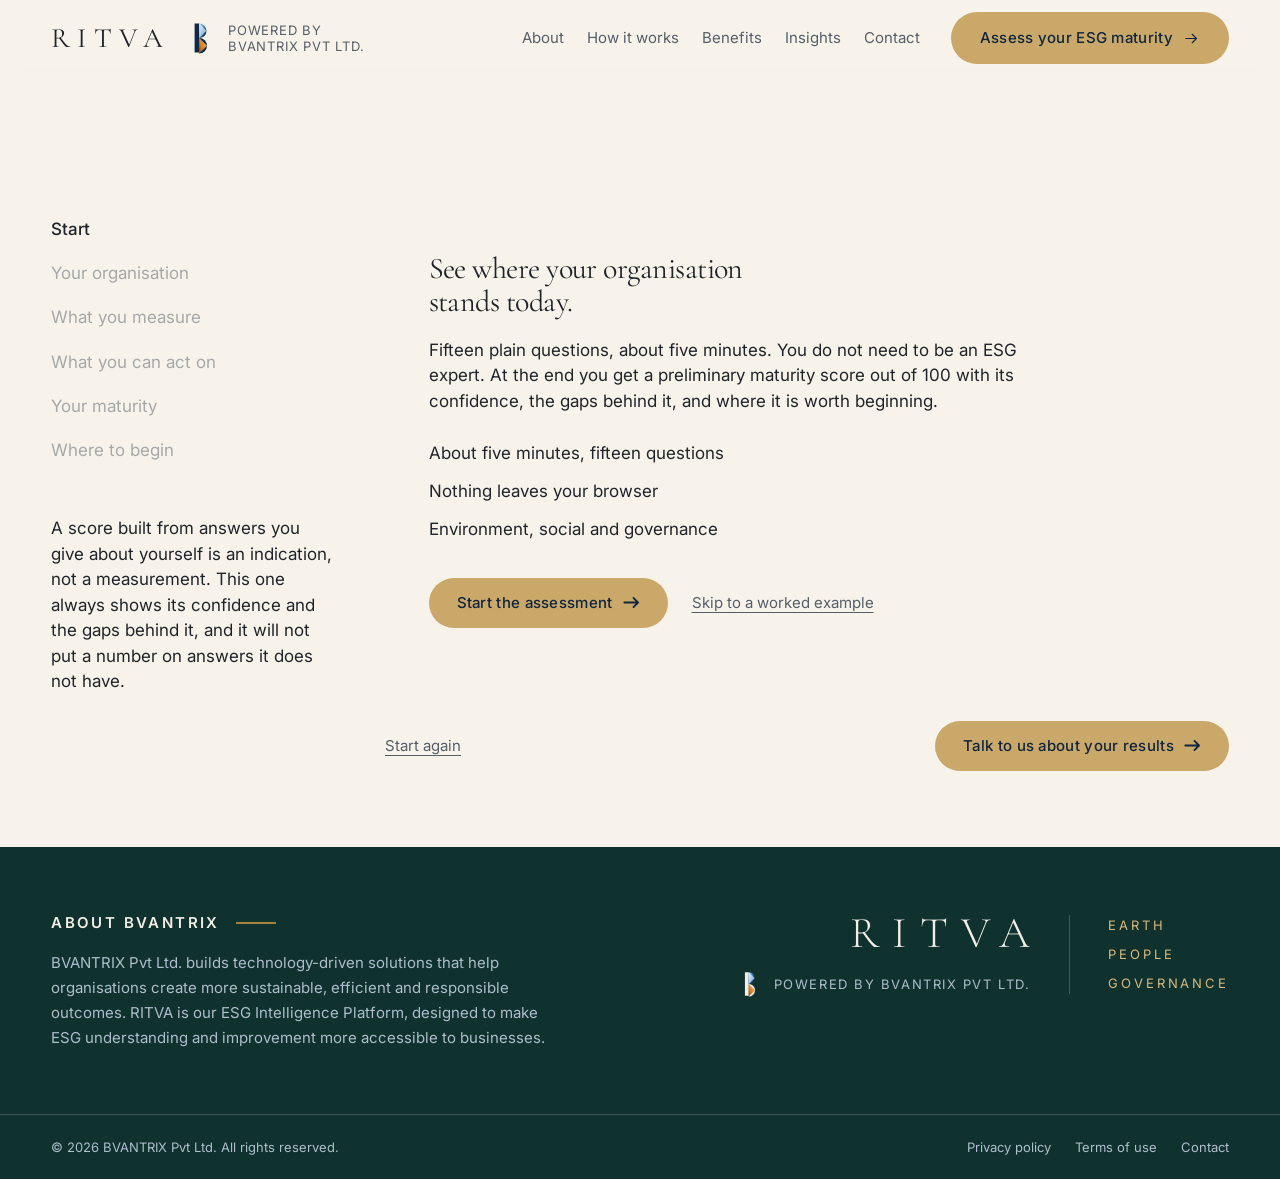
==== commit ca087a88: "Give the assessment the page frame it lost You circled the left edge and there was no gap at all, be" ====
--- a/assessment.html
+++ b/assessment.html
@@ -23,7 +23,7 @@
 <link href="https://fonts.googleapis.com/css2?family=Cormorant+Garamond:wght@300;400;500&family=Inter:wght@400;500;600&display=swap" rel="stylesheet">
 
 <link rel="stylesheet" href="css/ritva.css?v=2.6">
-<link rel="stylesheet" href="css/esg-demo.css?v=3.2">
+<link rel="stylesheet" href="css/esg-demo.css?v=3.4">
 </head>
 <body class="assess">
 
--- a/css/esg-demo.css
+++ b/css/esg-demo.css
@@ -22,7 +22,19 @@
   --field-2:     var(--teal);
   --field-ink:   var(--on-navy);
   --field-ink-2: var(--on-navy-2);
-  --axis:        38%;
+  --axis:        24%;   /* the rail holds six short labels, not a column of prose */
+}
+
+/* The engine wraps its parts in .sheet. The old site's stylesheet defined that
+   class and left with it, so the container had no max-width, no margins and no
+   side padding: the rail sat hard against the left edge of the window and the
+   38% column swelled to 754px on a wide screen. This is the same frame every
+   other section of the site uses. */
+.assess .sheet {
+  width: 100%;
+  max-width: var(--page);
+  margin-inline: auto;
+  padding-inline: var(--margin);
 }
 
 /* ==========================================================================
